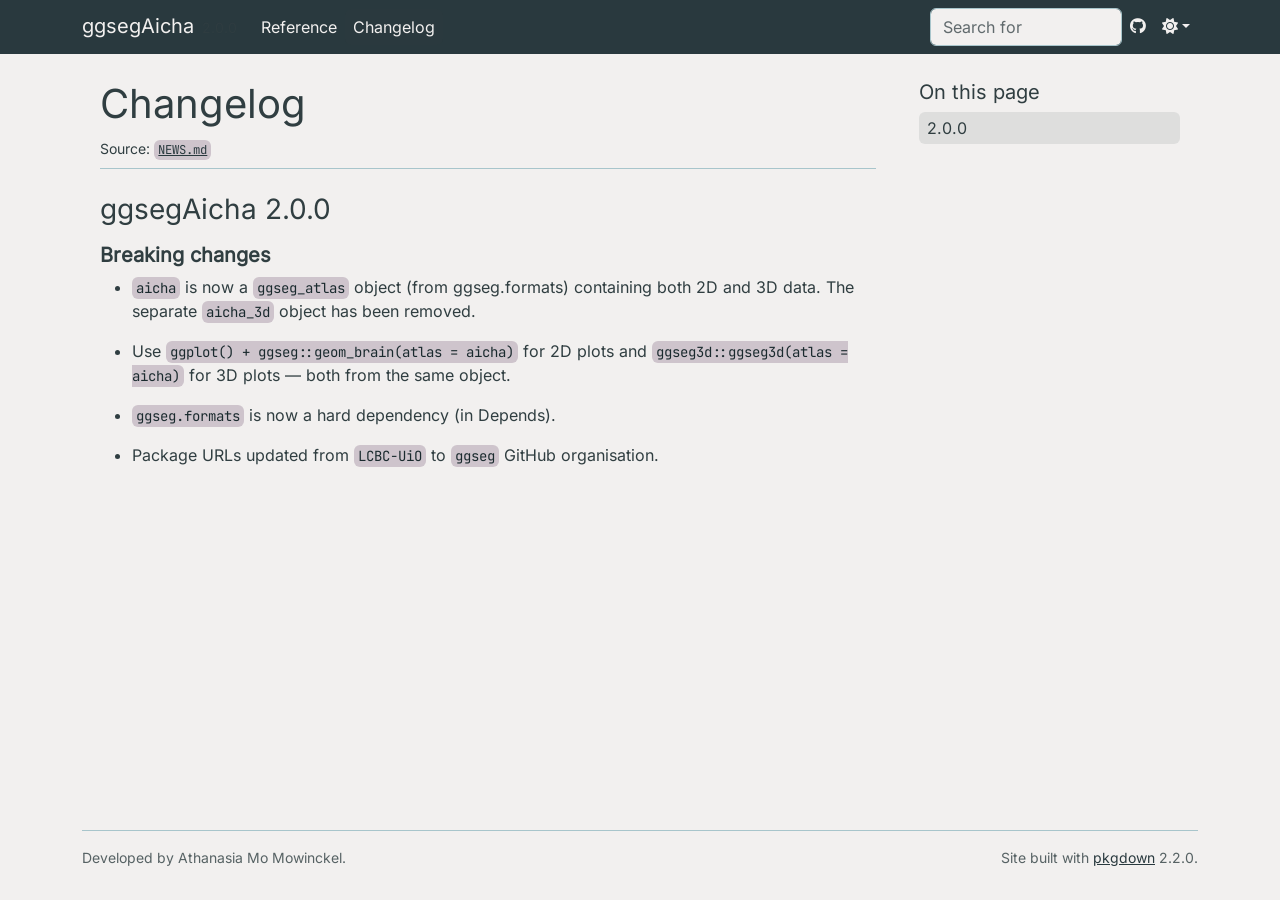
==== news/index.html @ 088fb0a5 "Deploying to gh-pages from @ ggsegverse/ggsegAicha@569b7a1abbfc3742da7e2a910b08be1254c3fcf7 🚀" ====
<!DOCTYPE html>
<!-- Generated by pkgdown: do not edit by hand --><html lang="en"><head><meta http-equiv="Content-Type" content="text/html; charset=UTF-8"><meta charset="utf-8"><meta http-equiv="X-UA-Compatible" content="IE=edge"><meta name="viewport" content="width=device-width, initial-scale=1, shrink-to-fit=no"><title>Changelog • ggsegAicha</title><!-- favicons --><link rel="icon" type="image/png" sizes="96x96" href="../favicon-96x96.png"><link rel="icon" type="”image/svg+xml”" href="../favicon.svg"><link rel="apple-touch-icon" sizes="180x180" href="../apple-touch-icon.png"><link rel="icon" sizes="any" href="../favicon.ico"><link rel="manifest" href="../site.webmanifest"><script src="../lightswitch.js"></script><script src="../deps/jquery-3.6.0/jquery-3.6.0.min.js"></script><meta name="viewport" content="width=device-width, initial-scale=1, shrink-to-fit=no"><link href="../deps/bootstrap-5.3.1/bootstrap.min.css" rel="stylesheet"><script src="../deps/bootstrap-5.3.1/bootstrap.bundle.min.js"></script><link href="../deps/Inter-0.4.10/font.css" rel="stylesheet"><link href="../deps/JetBrains_Mono-0.4.10/font.css" rel="stylesheet"><link href="../deps/font-awesome-6.5.2/css/all.min.css" rel="stylesheet"><link href="../deps/font-awesome-6.5.2/css/v4-shims.min.css" rel="stylesheet"><script src="../deps/headroom-0.11.0/headroom.min.js"></script><script src="../deps/headroom-0.11.0/jQuery.headroom.min.js"></script><script src="../deps/bootstrap-toc-1.0.1/bootstrap-toc.min.js"></script><script src="../deps/clipboard.js-2.0.11/clipboard.min.js"></script><script src="../deps/search-1.0.0/autocomplete.jquery.min.js"></script><script src="../deps/search-1.0.0/fuse.min.js"></script><script src="../deps/search-1.0.0/mark.min.js"></script><!-- pkgdown --><script src="../pkgdown.js"></script><meta property="og:title" content="Changelog"><meta property="og:image" content="https://ggseg.github.io/ggsegAicha/logo.svg"></head><body>
    <a href="#main" class="visually-hidden-focusable">Skip to contents</a>


    <nav class="navbar navbar-expand-lg fixed-top " aria-label="Site navigation"><div class="container">

    <a class="navbar-brand me-2" href="../index.html">ggsegAicha</a>

    <small class="nav-text text-muted me-auto" data-bs-toggle="tooltip" data-bs-placement="bottom" title="">2.0.0</small>


    <button class="navbar-toggler" type="button" data-bs-toggle="collapse" data-bs-target="#navbar" aria-controls="navbar" aria-expanded="false" aria-label="Toggle navigation">
      <span class="navbar-toggler-icon"></span>
    </button>

    <div id="navbar" class="collapse navbar-collapse ms-3">
      <ul class="navbar-nav me-auto"><li class="nav-item"><a class="nav-link" href="../reference/index.html">Reference</a></li>
<li class="active nav-item"><a class="nav-link" href="../news/index.html">Changelog</a></li>
      </ul><ul class="navbar-nav"><li class="nav-item"><form class="form-inline" role="search">
 <input class="form-control" type="search" name="search-input" id="search-input" autocomplete="off" aria-label="Search site" placeholder="Search for" data-search-index="../search.json"></form></li>
<li class="nav-item"><a class="external-link nav-link" href="https://github.com/ggseg/ggsegAicha" aria-label="GitHub"><span class="fa fa-github"></span></a></li>
<li class="nav-item dropdown">
  <button class="nav-link dropdown-toggle" type="button" id="dropdown-lightswitch" data-bs-toggle="dropdown" aria-expanded="false" aria-haspopup="true" aria-label="Light switch"><span class="fa fa-sun"></span></button>
  <ul class="dropdown-menu dropdown-menu-end" aria-labelledby="dropdown-lightswitch"><li><button class="dropdown-item" data-bs-theme-value="light"><span class="fa fa-sun"></span> Light</button></li>
    <li><button class="dropdown-item" data-bs-theme-value="dark"><span class="fa fa-moon"></span> Dark</button></li>
    <li><button class="dropdown-item" data-bs-theme-value="auto"><span class="fa fa-adjust"></span> Auto</button></li>
  </ul></li>
      </ul></div>


  </div>
</nav><div class="container template-news">
<div class="row">
  <main id="main" class="col-md-9"><div class="page-header">
      <img src="../logo.svg" class="logo" alt=""><h1>Changelog</h1>
      <small>Source: <a href="https://github.com/ggsegverse/ggsegAicha/blob/main/NEWS.md" class="external-link"><code>NEWS.md</code></a></small>
    </div>

    <div class="section level2">
<h2 class="pkg-version" data-toc-text="2.0.0" id="ggsegaicha-200">ggsegAicha 2.0.0<a class="anchor" aria-label="anchor" href="#ggsegaicha-200"></a></h2>
<div class="section level3">
<h3 id="breaking-changes-2-0-0">Breaking changes<a class="anchor" aria-label="anchor" href="#breaking-changes-2-0-0"></a></h3>
<ul><li><p><code>aicha</code> is now a <code>ggseg_atlas</code> object (from ggseg.formats) containing both 2D and 3D data. The separate <code>aicha_3d</code> object has been removed.</p></li>
<li><p>Use <code>ggplot() + ggseg::geom_brain(atlas = aicha)</code> for 2D plots and <code>ggseg3d::ggseg3d(atlas = aicha)</code> for 3D plots — both from the same object.</p></li>
<li><p><code>ggseg.formats</code> is now a hard dependency (in Depends).</p></li>
<li><p>Package URLs updated from <code>LCBC-UiO</code> to <code>ggseg</code> GitHub organisation.</p></li>
</ul></div>
</div>
  </main><aside class="col-md-3"><nav id="toc" aria-label="Table of contents"><h2>On this page</h2>
    </nav></aside></div>


    <footer><div class="pkgdown-footer-left">
  <p>Developed by Athanasia Mo Mowinckel.</p>
</div>

<div class="pkgdown-footer-right">
  <p>Site built with <a href="https://pkgdown.r-lib.org/" class="external-link">pkgdown</a> 2.2.0.</p>
</div>

    </footer></div>





  </body></html>
---- deps/Inter-0.4.10/font.css ----
/* cyrillic-ext */
@font-face {
  font-family: 'Inter';
  font-style: normal;
  font-weight: 400;
  font-display: swap;
  src: url(UcCO3FwrK3iLTeHuS_nVMrMxCp50SjIw2boKoduKmMEVuLyfAZJhiI2B.woff2) format('woff2');
  unicode-range: U+0460-052F, U+1C80-1C8A, U+20B4, U+2DE0-2DFF, U+A640-A69F, U+FE2E-FE2F;
}
/* cyrillic */
@font-face {
  font-family: 'Inter';
  font-style: normal;
  font-weight: 400;
  font-display: swap;
  src: url(UcCO3FwrK3iLTeHuS_nVMrMxCp50SjIw2boKoduKmMEVuLyfAZthiI2B.woff2) format('woff2');
  unicode-range: U+0301, U+0400-045F, U+0490-0491, U+04B0-04B1, U+2116;
}
/* greek-ext */
@font-face {
  font-family: 'Inter';
  font-style: normal;
  font-weight: 400;
  font-display: swap;
  src: url(UcCO3FwrK3iLTeHuS_nVMrMxCp50SjIw2boKoduKmMEVuLyfAZNhiI2B.woff2) format('woff2');
  unicode-range: U+1F00-1FFF;
}
/* greek */
@font-face {
  font-family: 'Inter';
  font-style: normal;
  font-weight: 400;
  font-display: swap;
  src: url(UcCO3FwrK3iLTeHuS_nVMrMxCp50SjIw2boKoduKmMEVuLyfAZxhiI2B.woff2) format('woff2');
  unicode-range: U+0370-0377, U+037A-037F, U+0384-038A, U+038C, U+038E-03A1, U+03A3-03FF;
}
/* vietnamese */
@font-face {
  font-family: 'Inter';
  font-style: normal;
  font-weight: 400;
  font-display: swap;
  src: url(UcCO3FwrK3iLTeHuS_nVMrMxCp50SjIw2boKoduKmMEVuLyfAZBhiI2B.woff2) format('woff2');
  unicode-range: U+0102-0103, U+0110-0111, U+0128-0129, U+0168-0169, U+01A0-01A1, U+01AF-01B0, U+0300-0301, U+0303-0304, U+0308-0309, U+0323, U+0329, U+1EA0-1EF9, U+20AB;
}
/* latin-ext */
@font-face {
  font-family: 'Inter';
  font-style: normal;
  font-weight: 400;
  font-display: swap;
  src: url(UcCO3FwrK3iLTeHuS_nVMrMxCp50SjIw2boKoduKmMEVuLyfAZFhiI2B.woff2) format('woff2');
  unicode-range: U+0100-02BA, U+02BD-02C5, U+02C7-02CC, U+02CE-02D7, U+02DD-02FF, U+0304, U+0308, U+0329, U+1D00-1DBF, U+1E00-1E9F, U+1EF2-1EFF, U+2020, U+20A0-20AB, U+20AD-20C0, U+2113, U+2C60-2C7F, U+A720-A7FF;
}
/* latin */
@font-face {
  font-family: 'Inter';
  font-style: normal;
  font-weight: 400;
  font-display: swap;
  src: url(UcCO3FwrK3iLTeHuS_nVMrMxCp50SjIw2boKoduKmMEVuLyfAZ9hiA.woff2) format('woff2');
  unicode-range: U+0000-00FF, U+0131, U+0152-0153, U+02BB-02BC, U+02C6, U+02DA, U+02DC, U+0304, U+0308, U+0329, U+2000-206F, U+20AC, U+2122, U+2191, U+2193, U+2212, U+2215, U+FEFF, U+FFFD;
}
---- deps/JetBrains_Mono-0.4.10/font.css ----
/* cyrillic-ext */
@font-face {
  font-family: 'JetBrains Mono';
  font-style: normal;
  font-weight: 400;
  font-display: swap;
  src: url(tDbY2o-flEEny0FZhsfKu5WU4zr3E_BX0PnT8RD8yKxTN1OVgaY.woff2) format('woff2');
  unicode-range: U+0460-052F, U+1C80-1C8A, U+20B4, U+2DE0-2DFF, U+A640-A69F, U+FE2E-FE2F;
}
/* cyrillic */
@font-face {
  font-family: 'JetBrains Mono';
  font-style: normal;
  font-weight: 400;
  font-display: swap;
  src: url(tDbY2o-flEEny0FZhsfKu5WU4zr3E_BX0PnT8RD8yKxTPlOVgaY.woff2) format('woff2');
  unicode-range: U+0301, U+0400-045F, U+0490-0491, U+04B0-04B1, U+2116;
}
/* greek */
@font-face {
  font-family: 'JetBrains Mono';
  font-style: normal;
  font-weight: 400;
  font-display: swap;
  src: url(tDbY2o-flEEny0FZhsfKu5WU4zr3E_BX0PnT8RD8yKxTOVOVgaY.woff2) format('woff2');
  unicode-range: U+0370-0377, U+037A-037F, U+0384-038A, U+038C, U+038E-03A1, U+03A3-03FF;
}
/* vietnamese */
@font-face {
  font-family: 'JetBrains Mono';
  font-style: normal;
  font-weight: 400;
  font-display: swap;
  src: url(tDbY2o-flEEny0FZhsfKu5WU4zr3E_BX0PnT8RD8yKxTNVOVgaY.woff2) format('woff2');
  unicode-range: U+0102-0103, U+0110-0111, U+0128-0129, U+0168-0169, U+01A0-01A1, U+01AF-01B0, U+0300-0301, U+0303-0304, U+0308-0309, U+0323, U+0329, U+1EA0-1EF9, U+20AB;
}
/* latin-ext */
@font-face {
  font-family: 'JetBrains Mono';
  font-style: normal;
  font-weight: 400;
  font-display: swap;
  src: url(tDbY2o-flEEny0FZhsfKu5WU4zr3E_BX0PnT8RD8yKxTNFOVgaY.woff2) format('woff2');
  unicode-range: U+0100-02BA, U+02BD-02C5, U+02C7-02CC, U+02CE-02D7, U+02DD-02FF, U+0304, U+0308, U+0329, U+1D00-1DBF, U+1E00-1E9F, U+1EF2-1EFF, U+2020, U+20A0-20AB, U+20AD-20C0, U+2113, U+2C60-2C7F, U+A720-A7FF;
}
/* latin */
@font-face {
  font-family: 'JetBrains Mono';
  font-style: normal;
  font-weight: 400;
  font-display: swap;
  src: url(tDbY2o-flEEny0FZhsfKu5WU4zr3E_BX0PnT8RD8yKxTOlOV.woff2) format('woff2');
  unicode-range: U+0000-00FF, U+0131, U+0152-0153, U+02BB-02BC, U+02C6, U+02DA, U+02DC, U+0304, U+0308, U+0329, U+2000-206F, U+20AC, U+2122, U+2191, U+2193, U+2212, U+2215, U+FEFF, U+FFFD;
}
---- deps/font-awesome-6.5.2/css/v4-shims.min.css ----
/*!
 * Font Awesome Free 6.5.2 by @fontawesome - https://fontawesome.com
 * License - https://fontawesome.com/license/free (Icons: CC BY 4.0, Fonts: SIL OFL 1.1, Code: MIT License)
 * Copyright 2024 Fonticons, Inc.
 */
.fa.fa-glass:before{content:"\f000"}.fa.fa-envelope-o{font-family:"Font Awesome 6 Free";font-weight:400}.fa.fa-envelope-o:before{content:"\f0e0"}.fa.fa-star-o{font-family:"Font Awesome 6 Free";font-weight:400}.fa.fa-star-o:before{content:"\f005"}.fa.fa-close:before,.fa.fa-remove:before{content:"\f00d"}.fa.fa-gear:before{content:"\f013"}.fa.fa-trash-o{font-family:"Font Awesome 6 Free";font-weight:400}.fa.fa-trash-o:before{content:"\f2ed"}.fa.fa-home:before{content:"\f015"}.fa.fa-file-o{font-family:"Font Awesome 6 Free";font-weight:400}.fa.fa-file-o:before{content:"\f15b"}.fa.fa-clock-o{font-family:"Font Awesome 6 Free";font-weight:400}.fa.fa-clock-o:before{content:"\f017"}.fa.fa-arrow-circle-o-down{font-family:"Font Awesome 6 Free";font-weight:400}.fa.fa-arrow-circle-o-down:before{content:"\f358"}.fa.fa-arrow-circle-o-up{font-family:"Font Awesome 6 Free";font-weight:400}.fa.fa-arrow-circle-o-up:before{content:"\f35b"}.fa.fa-play-circle-o{font-family:"Font Awesome 6 Free";font-weight:400}.fa.fa-play-circle-o:before{content:"\f144"}.fa.fa-repeat:before,.fa.fa-rotate-right:before{content:"\f01e"}.fa.fa-refresh:before{content:"\f021"}.fa.fa-list-alt{font-family:"Font Awesome 6 Free";font-weight:400}.fa.fa-list-alt:before{content:"\f022"}.fa.fa-dedent:before{content:"\f03b"}.fa.fa-video-camera:before{content:"\f03d"}.fa.fa-picture-o{font-family:"Font Awesome 6 Free";font-weight:400}.fa.fa-picture-o:before{content:"\f03e"}.fa.fa-photo{font-family:"Font Awesome 6 Free";font-weight:400}.fa.fa-photo:before{content:"\f03e"}.fa.fa-image{font-family:"Font Awesome 6 Free";font-weight:400}.fa.fa-image:before{content:"\f03e"}.fa.fa-map-marker:before{content:"\f3c5"}.fa.fa-pencil-square-o{font-family:"Font Awesome 6 Free";font-weight:400}.fa.fa-pencil-square-o:before{content:"\f044"}.fa.fa-edit{font-family:"Font Awesome 6 Free";font-weight:400}.fa.fa-edit:before{content:"\f044"}.fa.fa-share-square-o:before{content:"\f14d"}.fa.fa-check-square-o{font-family:"Font Awesome 6 Free";font-weight:400}.fa.fa-check-square-o:before{content:"\f14a"}.fa.fa-arrows:before{content:"\f0b2"}.fa.fa-times-circle-o{font-family:"Font Awesome 6 Free";font-weight:400}.fa.fa-times-circle-o:before{content:"\f057"}.fa.fa-check-circle-o{font-family:"Font Awesome 6 Free";font-weight:400}.fa.fa-check-circle-o:before{content:"\f058"}.fa.fa-mail-forward:before{content:"\f064"}.fa.fa-expand:before{content:"\f424"}.fa.fa-compress:before{content:"\f422"}.fa.fa-eye,.fa.fa-eye-slash{font-family:"Font Awesome 6 Free";font-weight:400}.fa.fa-warning:before{content:"\f071"}.fa.fa-calendar:before{content:"\f073"}.fa.fa-arrows-v:before{content:"\f338"}.fa.fa-arrows-h:before{content:"\f337"}.fa.fa-bar-chart-o:before,.fa.fa-bar-chart:before{content:"\e0e3"}.fa.fa-twitter-square{font-family:"Font Awesome 6 Brands";font-weight:400}.fa.fa-twitter-square:before{content:"\f081"}.fa.fa-facebook-square{font-family:"Font Awesome 6 Brands";font-weight:400}.fa.fa-facebook-square:before{content:"\f082"}.fa.fa-gears:before{content:"\f085"}.fa.fa-thumbs-o-up{font-family:"Font Awesome 6 Free";font-weight:400}.fa.fa-thumbs-o-up:before{content:"\f164"}.fa.fa-thumbs-o-down{font-family:"Font Awesome 6 Free";font-weight:400}.fa.fa-thumbs-o-down:before{content:"\f165"}.fa.fa-heart-o{font-family:"Font Awesome 6 Free";font-weight:400}.fa.fa-heart-o:before{content:"\f004"}.fa.fa-sign-out:before{content:"\f2f5"}.fa.fa-linkedin-square{font-family:"Font Awesome 6 Brands";font-weight:400}.fa.fa-linkedin-square:before{content:"\f08c"}.fa.fa-thumb-tack:before{content:"\f08d"}.fa.fa-external-link:before{content:"\f35d"}.fa.fa-sign-in:before{content:"\f2f6"}.fa.fa-github-square{font-family:"Font Awesome 6 Brands";font-weight:400}.fa.fa-github-square:before{content:"\f092"}.fa.fa-lemon-o{font-family:"Font Awesome 6 Free";font-weight:400}.fa.fa-lemon-o:before{content:"\f094"}.fa.fa-square-o{font-family:"Font Awesome 6 Free";font-weight:400}.fa.fa-square-o:before{content:"\f0c8"}.fa.fa-bookmark-o{font-family:"Font Awesome 6 Free";font-weight:400}.fa.fa-bookmark-o:before{content:"\f02e"}.fa.fa-facebook,.fa.fa-twitter{font-family:"Font Awesome 6 Brands";font-weight:400}.fa.fa-facebook:before{content:"\f39e"}.fa.fa-facebook-f{font-family:"Font Awesome 6 Brands";font-weight:400}.fa.fa-facebook-f:before{content:"\f39e"}.fa.fa-github{font-family:"Font Awesome 6 Brands";font-weight:400}.fa.fa-credit-card{font-family:"Font Awesome 6 Free";font-weight:400}.fa.fa-feed:before{content:"\f09e"}.fa.fa-hdd-o{font-family:"Font Awesome 6 Free";font-weight:400}.fa.fa-hdd-o:before{content:"\f0a0"}.fa.fa-hand-o-right{font-family:"Font Awesome 6 Free";font-weight:400}.fa.fa-hand-o-right:before{content:"\f0a4"}.fa.fa-hand-o-left{font-family:"Font Awesome 6 Free";font-weight:400}.fa.fa-hand-o-left:before{content:"\f0a5"}.fa.fa-hand-o-up{font-family:"Font Awesome 6 Free";font-weight:400}.fa.fa-hand-o-up:before{content:"\f0a6"}.fa.fa-hand-o-down{font-family:"Font Awesome 6 Free";font-weight:400}.fa.fa-hand-o-down:before{content:"\f0a7"}.fa.fa-globe:before{content:"\f57d"}.fa.fa-tasks:before{content:"\f828"}.fa.fa-arrows-alt:before{content:"\f31e"}.fa.fa-group:before{content:"\f0c0"}.fa.fa-chain:before{content:"\f0c1"}.fa.fa-cut:before{content:"\f0c4"}.fa.fa-files-o{font-family:"Font Awesome 6 Free";font-weight:400}.fa.fa-files-o:before{content:"\f0c5"}.fa.fa-floppy-o{font-family:"Font Awesome 6 Free";font-weight:400}.fa.fa-floppy-o:before{content:"\f0c7"}.fa.fa-save{font-family:"Font Awesome 6 Free";font-weight:400}.fa.fa-save:before{content:"\f0c7"}.fa.fa-navicon:before,.fa.fa-reorder:before{content:"\f0c9"}.fa.fa-magic:before{content:"\e2ca"}.fa.fa-pinterest,.fa.fa-pinterest-square{font-family:"Font Awesome 6 Brands";font-weight:400}.fa.fa-pinterest-square:before{content:"\f0d3"}.fa.fa-google-plus-square{font-family:"Font Awesome 6 Brands";font-weight:400}.fa.fa-google-plus-square:before{content:"\f0d4"}.fa.fa-google-plus{font-family:"Font Awesome 6 Brands";font-weight:400}.fa.fa-google-plus:before{content:"\f0d5"}.fa.fa-money:before{content:"\f3d1"}.fa.fa-unsorted:before{content:"\f0dc"}.fa.fa-sort-desc:before{content:"\f0dd"}.fa.fa-sort-asc:before{content:"\f0de"}.fa.fa-linkedin{font-family:"Font Awesome 6 Brands";font-weight:400}.fa.fa-linkedin:before{content:"\f0e1"}.fa.fa-rotate-left:before{content:"\f0e2"}.fa.fa-legal:before{content:"\f0e3"}.fa.fa-dashboard:before,.fa.fa-tachometer:before{content:"\f625"}.fa.fa-comment-o{font-family:"Font Awesome 6 Free";font-weight:400}.fa.fa-comment-o:before{content:"\f075"}.fa.fa-comments-o{font-family:"Font Awesome 6 Free";font-weight:400}.fa.fa-comments-o:before{content:"\f086"}.fa.fa-flash:before{content:"\f0e7"}.fa.fa-clipboard:before{content:"\f0ea"}.fa.fa-lightbulb-o{font-family:"Font Awesome 6 Free";font-weight:400}.fa.fa-lightbulb-o:before{content:"\f0eb"}.fa.fa-exchange:before{content:"\f362"}.fa.fa-cloud-download:before{content:"\f0ed"}.fa.fa-cloud-upload:before{content:"\f0ee"}.fa.fa-bell-o{font-family:"Font Awesome 6 Free";font-weight:400}.fa.fa-bell-o:before{content:"\f0f3"}.fa.fa-cutlery:before{content:"\f2e7"}.fa.fa-file-text-o{font-family:"Font Awesome 6 Free";font-weight:400}.fa.fa-file-text-o:before{content:"\f15c"}.fa.fa-building-o{font-family:"Font Awesome 6 Free";font-weight:400}.fa.fa-building-o:before{content:"\f1ad"}.fa.fa-hospital-o{font-family:"Font Awesome 6 Free";font-weight:400}.fa.fa-hospital-o:before{content:"\f0f8"}.fa.fa-tablet:before{content:"\f3fa"}.fa.fa-mobile-phone:before,.fa.fa-mobile:before{content:"\f3cd"}.fa.fa-circle-o{font-family:"Font Awesome 6 Free";font-weight:400}.fa.fa-circle-o:before{content:"\f111"}.fa.fa-mail-reply:before{content:"\f3e5"}.fa.fa-github-alt{font-family:"Font Awesome 6 Brands";font-weight:400}.fa.fa-folder-o{font-family:"Font Awesome 6 Free";font-weight:400}.fa.fa-folder-o:before{content:"\f07b"}.fa.fa-folder-open-o{font-family:"Font Awesome 6 Free";font-weight:400}.fa.fa-folder-open-o:before{content:"\f07c"}.fa.fa-smile-o{font-family:"Font Awesome 6 Free";font-weight:400}.fa.fa-smile-o:before{content:"\f118"}.fa.fa-frown-o{font-family:"Font Awesome 6 Free";font-weight:400}.fa.fa-frown-o:before{content:"\f119"}.fa.fa-meh-o{font-family:"Font Awesome 6 Free";font-weight:400}.fa.fa-meh-o:before{content:"\f11a"}.fa.fa-keyboard-o{font-family:"Font Awesome 6 Free";font-weight:400}.fa.fa-keyboard-o:before{content:"\f11c"}.fa.fa-flag-o{font-family:"Font Awesome 6 Free";font-weight:400}.fa.fa-flag-o:before{content:"\f024"}.fa.fa-mail-reply-all:before{content:"\f122"}.fa.fa-star-half-o{font-family:"Font Awesome 6 Free";font-weight:400}.fa.fa-star-half-o:before{content:"\f5c0"}.fa.fa-star-half-empty{font-family:"Font Awesome 6 Free";font-weight:400}.fa.fa-star-half-empty:before{content:"\f5c0"}.fa.fa-star-half-full{font-family:"Font Awesome 6 Free";font-weight:400}.fa.fa-star-half-full:before{content:"\f5c0"}.fa.fa-code-fork:before{content:"\f126"}.fa.fa-chain-broken:before,.fa.fa-unlink:before{content:"\f127"}.fa.fa-calendar-o{font-family:"Font Awesome 6 Free";font-weight:400}.fa.fa-calendar-o:before{content:"\f133"}.fa.fa-css3,.fa.fa-html5,.fa.fa-maxcdn{font-family:"Font Awesome 6 Brands";font-weight:400}.fa.fa-unlock-alt:before{content:"\f09c"}.fa.fa-minus-square-o{font-family:"Font Awesome 6 Free";font-weight:400}.fa.fa-minus-square-o:before{content:"\f146"}.fa.fa-level-up:before{content:"\f3bf"}.fa.fa-level-down:before{content:"\f3be"}.fa.fa-pencil-square:before{content:"\f14b"}.fa.fa-external-link-square:before{content:"\f360"}.fa.fa-compass{font-family:"Font Awesome 6 Free";font-weight:400}.fa.fa-caret-square-o-down{font-family:"Font Awesome 6 Free";font-weight:400}.fa.fa-caret-square-o-down:before{content:"\f150"}.fa.fa-toggle-down{font-family:"Font Awesome 6 Free";font-weight:400}.fa.fa-toggle-down:before{content:"\f150"}.fa.fa-caret-square-o-up{font-family:"Font Awesome 6 Free";font-weight:400}.fa.fa-caret-square-o-up:before{content:"\f151"}.fa.fa-toggle-up{font-family:"Font Awesome 6 Free";font-weight:400}.fa.fa-toggle-up:before{content:"\f151"}.fa.fa-caret-square-o-right{font-family:"Font Awesome 6 Free";font-weight:400}.fa.fa-caret-square-o-right:before{content:"\f152"}.fa.fa-toggle-right{font-family:"Font Awesome 6 Free";font-weight:400}.fa.fa-toggle-right:before{content:"\f152"}.fa.fa-eur:before,.fa.fa-euro:before{content:"\f153"}.fa.fa-gbp:before{content:"\f154"}.fa.fa-dollar:before,.fa.fa-usd:before{content:"\24"}.fa.fa-inr:before,.fa.fa-rupee:before{content:"\e1bc"}.fa.fa-cny:before,.fa.fa-jpy:before,.fa.fa-rmb:before,.fa.fa-yen:before{content:"\f157"}.fa.fa-rouble:before,.fa.fa-rub:before,.fa.fa-ruble:before{content:"\f158"}.fa.fa-krw:before,.fa.fa-won:before{content:"\f159"}.fa.fa-bitcoin,.fa.fa-btc{font-family:"Font Awesome 6 Brands";font-weight:400}.fa.fa-bitcoin:before{content:"\f15a"}.fa.fa-file-text:before{content:"\f15c"}.fa.fa-sort-alpha-asc:before{content:"\f15d"}.fa.fa-sort-alpha-desc:before{content:"\f881"}.fa.fa-sort-amount-asc:before{content:"\f884"}.fa.fa-sort-amount-desc:before{content:"\f160"}.fa.fa-sort-numeric-asc:before{content:"\f162"}.fa.fa-sort-numeric-desc:before{content:"\f886"}.fa.fa-youtube-square{font-family:"Font Awesome 6 Brands";font-weight:400}.fa.fa-youtube-square:before{content:"\f431"}.fa.fa-xing,.fa.fa-xing-square,.fa.fa-youtube{font-family:"Font Awesome 6 Brands";font-weight:400}.fa.fa-xing-square:before{content:"\f169"}.fa.fa-youtube-play{font-family:"Font Awesome 6 Brands";font-weight:400}.fa.fa-youtube-play:before{content:"\f167"}.fa.fa-adn,.fa.fa-bitbucket,.fa.fa-bitbucket-square,.fa.fa-dropbox,.fa.fa-flickr,.fa.fa-instagram,.fa.fa-stack-overflow{font-family:"Font Awesome 6 Brands";font-weight:400}.fa.fa-bitbucket-square:before{content:"\f171"}.fa.fa-tumblr,.fa.fa-tumblr-square{font-family:"Font Awesome 6 Brands";font-weight:400}.fa.fa-tumblr-square:before{content:"\f174"}.fa.fa-long-arrow-down:before{content:"\f309"}.fa.fa-long-arrow-up:before{content:"\f30c"}.fa.fa-long-arrow-left:before{content:"\f30a"}.fa.fa-long-arrow-right:before{content:"\f30b"}.fa.fa-android,.fa.fa-apple,.fa.fa-dribbble,.fa.fa-foursquare,.fa.fa-gittip,.fa.fa-gratipay,.fa.fa-linux,.fa.fa-skype,.fa.fa-trello,.fa.fa-windows{font-family:"Font Awesome 6 Brands";font-weight:400}.fa.fa-gittip:before{content:"\f184"}.fa.fa-sun-o{font-family:"Font Awesome 6 Free";font-weight:400}.fa.fa-sun-o:before{content:"\f185"}.fa.fa-moon-o{font-family:"Font Awesome 6 Free";font-weight:400}.fa.fa-moon-o:before{content:"\f186"}.fa.fa-pagelines,.fa.fa-renren,.fa.fa-stack-exchange,.fa.fa-vk,.fa.fa-weibo{font-family:"Font Awesome 6 Brands";font-weight:400}.fa.fa-arrow-circle-o-right{font-family:"Font Awesome 6 Free";font-weight:400}.fa.fa-arrow-circle-o-right:before{content:"\f35a"}.fa.fa-arrow-circle-o-left{font-family:"Font Awesome 6 Free";font-weight:400}.fa.fa-arrow-circle-o-left:before{content:"\f359"}.fa.fa-caret-square-o-left{font-family:"Font Awesome 6 Free";font-weight:400}.fa.fa-caret-square-o-left:before{content:"\f191"}.fa.fa-toggle-left{font-family:"Font Awesome 6 Free";font-weight:400}.fa.fa-toggle-left:before{content:"\f191"}.fa.fa-dot-circle-o{font-family:"Font Awesome 6 Free";font-weight:400}.fa.fa-dot-circle-o:before{content:"\f192"}.fa.fa-vimeo-square{font-family:"Font Awesome 6 Brands";font-weight:400}.fa.fa-vimeo-square:before{content:"\f194"}.fa.fa-try:before,.fa.fa-turkish-lira:before{content:"\e2bb"}.fa.fa-plus-square-o{font-family:"Font Awesome 6 Free";font-weight:400}.fa.fa-plus-square-o:before{content:"\f0fe"}.fa.fa-openid,.fa.fa-slack,.fa.fa-wordpress{font-family:"Font Awesome 6 Brands";font-weight:400}.fa.fa-bank:before,.fa.fa-institution:before{content:"\f19c"}.fa.fa-mortar-board:before{content:"\f19d"}.fa.fa-google,.fa.fa-reddit,.fa.fa-reddit-square,.fa.fa-yahoo{font-family:"Font Awesome 6 Brands";font-weight:400}.fa.fa-reddit-square:before{content:"\f1a2"}.fa.fa-behance,.fa.fa-behance-square,.fa.fa-delicious,.fa.fa-digg,.fa.fa-drupal,.fa.fa-joomla,.fa.fa-pied-piper-alt,.fa.fa-pied-piper-pp,.fa.fa-stumbleupon,.fa.fa-stumbleupon-circle{font-family:"Font Awesome 6 Brands";font-weight:400}.fa.fa-behance-square:before{content:"\f1b5"}.fa.fa-steam,.fa.fa-steam-square{font-family:"Font Awesome 6 Brands";font-weight:400}.fa.fa-steam-square:before{content:"\f1b7"}.fa.fa-automobile:before{content:"\f1b9"}.fa.fa-cab:before{content:"\f1ba"}.fa.fa-deviantart,.fa.fa-soundcloud,.fa.fa-spotify{font-family:"Font Awesome 6 Brands";font-weight:400}.fa.fa-file-pdf-o{font-family:"Font Awesome 6 Free";font-weight:400}.fa.fa-file-pdf-o:before{content:"\f1c1"}.fa.fa-file-word-o{font-family:"Font Awesome 6 Free";font-weight:400}.fa.fa-file-word-o:before{content:"\f1c2"}.fa.fa-file-excel-o{font-family:"Font Awesome 6 Free";font-weight:400}.fa.fa-file-excel-o:before{content:"\f1c3"}.fa.fa-file-powerpoint-o{font-family:"Font Awesome 6 Free";font-weight:400}.fa.fa-file-powerpoint-o:before{content:"\f1c4"}.fa.fa-file-image-o{font-family:"Font Awesome 6 Free";font-weight:400}.fa.fa-file-image-o:before{content:"\f1c5"}.fa.fa-file-photo-o{font-family:"Font Awesome 6 Free";font-weight:400}.fa.fa-file-photo-o:before{content:"\f1c5"}.fa.fa-file-picture-o{font-family:"Font Awesome 6 Free";font-weight:400}.fa.fa-file-picture-o:before{content:"\f1c5"}.fa.fa-file-archive-o{font-family:"Font Awesome 6 Free";font-weight:400}.fa.fa-file-archive-o:before{content:"\f1c6"}.fa.fa-file-zip-o{font-family:"Font Awesome 6 Free";font-weight:400}.fa.fa-file-zip-o:before{content:"\f1c6"}.fa.fa-file-audio-o{font-family:"Font Awesome 6 Free";font-weight:400}.fa.fa-file-audio-o:before{content:"\f1c7"}.fa.fa-file-sound-o{font-family:"Font Awesome 6 Free";font-weight:400}.fa.fa-file-sound-o:before{content:"\f1c7"}.fa.fa-file-video-o{font-family:"Font Awesome 6 Free";font-weight:400}.fa.fa-file-video-o:before{content:"\f1c8"}.fa.fa-file-movie-o{font-family:"Font Awesome 6 Free";font-weight:400}.fa.fa-file-movie-o:before{content:"\f1c8"}.fa.fa-file-code-o{font-family:"Font Awesome 6 Free";font-weight:400}.fa.fa-file-code-o:before{content:"\f1c9"}.fa.fa-codepen,.fa.fa-jsfiddle,.fa.fa-vine{font-family:"Font Awesome 6 Brands";font-weight:400}.fa.fa-life-bouy:before,.fa.fa-life-buoy:before,.fa.fa-life-saver:before,.fa.fa-support:before{content:"\f1cd"}.fa.fa-circle-o-notch:before{content:"\f1ce"}.fa.fa-ra,.fa.fa-rebel{font-family:"Font Awesome 6 Brands";font-weight:400}.fa.fa-ra:before{content:"\f1d0"}.fa.fa-resistance{font-family:"Font Awesome 6 Brands";font-weight:400}.fa.fa-resistance:before{content:"\f1d0"}.fa.fa-empire,.fa.fa-ge{font-family:"Font Awesome 6 Brands";font-weight:400}.fa.fa-ge:before{content:"\f1d1"}.fa.fa-git-square{font-family:"Font Awesome 6 Brands";font-weight:400}.fa.fa-git-square:before{content:"\f1d2"}.fa.fa-git,.fa.fa-hacker-news,.fa.fa-y-combinator-square{font-family:"Font Awesome 6 Brands";font-weight:400}.fa.fa-y-combinator-square:before{content:"\f1d4"}.fa.fa-yc-square{font-family:"Font Awesome 6 Brands";font-weight:400}.fa.fa-yc-square:before{content:"\f1d4"}.fa.fa-qq,.fa.fa-tencent-weibo,.fa.fa-wechat,.fa.fa-weixin{font-family:"Font Awesome 6 Brands";font-weight:400}.fa.fa-wechat:before{content:"\f1d7"}.fa.fa-send:before{content:"\f1d8"}.fa.fa-paper-plane-o{font-family:"Font Awesome 6 Free";font-weight:400}.fa.fa-paper-plane-o:before{content:"\f1d8"}.fa.fa-send-o{font-family:"Font Awesome 6 Free";font-weight:400}.fa.fa-send-o:before{content:"\f1d8"}.fa.fa-circle-thin{font-family:"Font Awesome 6 Free";font-weight:400}.fa.fa-circle-thin:before{content:"\f111"}.fa.fa-header:before{content:"\f1dc"}.fa.fa-futbol-o{font-family:"Font Awesome 6 Free";font-weight:400}.fa.fa-futbol-o:before{content:"\f1e3"}.fa.fa-soccer-ball-o{font-family:"Font Awesome 6 Free";font-weight:400}.fa.fa-soccer-ball-o:before{content:"\f1e3"}.fa.fa-slideshare,.fa.fa-twitch,.fa.fa-yelp{font-family:"Font Awesome 6 Brands";font-weight:400}.fa.fa-newspaper-o{font-family:"Font Awesome 6 Free";font-weight:400}.fa.fa-newspaper-o:before{content:"\f1ea"}.fa.fa-cc-amex,.fa.fa-cc-discover,.fa.fa-cc-mastercard,.fa.fa-cc-paypal,.fa.fa-cc-stripe,.fa.fa-cc-visa,.fa.fa-google-wallet,.fa.fa-paypal{font-family:"Font Awesome 6 Brands";font-weight:400}.fa.fa-bell-slash-o{font-family:"Font Awesome 6 Free";font-weight:400}.fa.fa-bell-slash-o:before{content:"\f1f6"}.fa.fa-trash:before{content:"\f2ed"}.fa.fa-copyright{font-family:"Font Awesome 6 Free";font-weight:400}.fa.fa-eyedropper:before{content:"\f1fb"}.fa.fa-area-chart:before{content:"\f1fe"}.fa.fa-pie-chart:before{content:"\f200"}.fa.fa-line-chart:before{content:"\f201"}.fa.fa-lastfm,.fa.fa-lastfm-square{font-family:"Font Awesome 6 Brands";font-weight:400}.fa.fa-lastfm-square:before{content:"\f203"}.fa.fa-angellist,.fa.fa-ioxhost{font-family:"Font Awesome 6 Brands";font-weight:400}.fa.fa-cc{font-family:"Font Awesome 6 Free";font-weight:400}.fa.fa-cc:before{content:"\f20a"}.fa.fa-ils:before,.fa.fa-shekel:before,.fa.fa-sheqel:before{content:"\f20b"}.fa.fa-buysellads,.fa.fa-connectdevelop,.fa.fa-dashcube,.fa.fa-forumbee,.fa.fa-leanpub,.fa.fa-sellsy,.fa.fa-shirtsinbulk,.fa.fa-simplybuilt,.fa.fa-skyatlas{font-family:"Font Awesome 6 Brands";font-weight:400}.fa.fa-diamond{font-family:"Font Awesome 6 Free";font-weight:400}.fa.fa-diamond:before{content:"\f3a5"}.fa.fa-intersex:before,.fa.fa-transgender:before{content:"\f224"}.fa.fa-transgender-alt:before{content:"\f225"}.fa.fa-facebook-official{font-family:"Font Awesome 6 Brands";font-weight:400}.fa.fa-facebook-official:before{content:"\f09a"}.fa.fa-pinterest-p,.fa.fa-whatsapp{font-family:"Font Awesome 6 Brands";font-weight:400}.fa.fa-hotel:before{content:"\f236"}.fa.fa-medium,.fa.fa-viacoin,.fa.fa-y-combinator,.fa.fa-yc{font-family:"Font Awesome 6 Brands";font-weight:400}.fa.fa-yc:before{content:"\f23b"}.fa.fa-expeditedssl,.fa.fa-opencart,.fa.fa-optin-monster{font-family:"Font Awesome 6 Brands";font-weight:400}.fa.fa-battery-4:before,.fa.fa-battery:before{content:"\f240"}.fa.fa-battery-3:before{content:"\f241"}.fa.fa-battery-2:before{content:"\f242"}.fa.fa-battery-1:before{content:"\f243"}.fa.fa-battery-0:before{content:"\f244"}.fa.fa-object-group,.fa.fa-object-ungroup,.fa.fa-sticky-note-o{font-family:"Font Awesome 6 Free";font-weight:400}.fa.fa-sticky-note-o:before{content:"\f249"}.fa.fa-cc-diners-club,.fa.fa-cc-jcb{font-family:"Font Awesome 6 Brands";font-weight:400}.fa.fa-clone{font-family:"Font Awesome 6 Free";font-weight:400}.fa.fa-hourglass-o:before{content:"\f254"}.fa.fa-hourglass-1:before{content:"\f251"}.fa.fa-hourglass-2:before{content:"\f252"}.fa.fa-hourglass-3:before{content:"\f253"}.fa.fa-hand-rock-o{font-family:"Font Awesome 6 Free";font-weight:400}.fa.fa-hand-rock-o:before{content:"\f255"}.fa.fa-hand-grab-o{font-family:"Font Awesome 6 Free";font-weight:400}.fa.fa-hand-grab-o:before{content:"\f255"}.fa.fa-hand-paper-o{font-family:"Font Awesome 6 Free";font-weight:400}.fa.fa-hand-paper-o:before{content:"\f256"}.fa.fa-hand-stop-o{font-family:"Font Awesome 6 Free";font-weight:400}.fa.fa-hand-stop-o:before{content:"\f256"}.fa.fa-hand-scissors-o{font-family:"Font Awesome 6 Free";font-weight:400}.fa.fa-hand-scissors-o:before{content:"\f257"}.fa.fa-hand-lizard-o{font-family:"Font Awesome 6 Free";font-weight:400}.fa.fa-hand-lizard-o:before{content:"\f258"}.fa.fa-hand-spock-o{font-family:"Font Awesome 6 Free";font-weight:400}.fa.fa-hand-spock-o:before{content:"\f259"}.fa.fa-hand-pointer-o{font-family:"Font Awesome 6 Free";font-weight:400}.fa.fa-hand-pointer-o:before{content:"\f25a"}.fa.fa-hand-peace-o{font-family:"Font Awesome 6 Free";font-weight:400}.fa.fa-hand-peace-o:before{content:"\f25b"}.fa.fa-registered{font-family:"Font Awesome 6 Free";font-weight:400}.fa.fa-creative-commons,.fa.fa-gg,.fa.fa-gg-circle,.fa.fa-odnoklassniki,.fa.fa-odnoklassniki-square{font-family:"Font Awesome 6 Brands";font-weight:400}.fa.fa-odnoklassniki-square:before{content:"\f264"}.fa.fa-chrome,.fa.fa-firefox,.fa.fa-get-pocket,.fa.fa-internet-explorer,.fa.fa-opera,.fa.fa-safari,.fa.fa-wikipedia-w{font-family:"Font Awesome 6 Brands";font-weight:400}.fa.fa-television:before{content:"\f26c"}.fa.fa-500px,.fa.fa-amazon,.fa.fa-contao{font-family:"Font Awesome 6 Brands";font-weight:400}.fa.fa-calendar-plus-o{font-family:"Font Awesome 6 Free";font-weight:400}.fa.fa-calendar-plus-o:before{content:"\f271"}.fa.fa-calendar-minus-o{font-family:"Font Awesome 6 Free";font-weight:400}.fa.fa-calendar-minus-o:before{content:"\f272"}.fa.fa-calendar-times-o{font-family:"Font Awesome 6 Free";font-weight:400}.fa.fa-calendar-times-o:before{content:"\f273"}.fa.fa-calendar-check-o{font-family:"Font Awesome 6 Free";font-weight:400}.fa.fa-calendar-check-o:before{content:"\f274"}.fa.fa-map-o{font-family:"Font Awesome 6 Free";font-weight:400}.fa.fa-map-o:before{content:"\f279"}.fa.fa-commenting:before{content:"\f4ad"}.fa.fa-commenting-o{font-family:"Font Awesome 6 Free";font-weight:400}.fa.fa-commenting-o:before{content:"\f4ad"}.fa.fa-houzz,.fa.fa-vimeo{font-family:"Font Awesome 6 Brands";font-weight:400}.fa.fa-vimeo:before{content:"\f27d"}.fa.fa-black-tie,.fa.fa-edge,.fa.fa-fonticons,.fa.fa-reddit-alien{font-family:"Font Awesome 6 Brands";font-weight:400}.fa.fa-credit-card-alt:before{content:"\f09d"}.fa.fa-codiepie,.fa.fa-fort-awesome,.fa.fa-mixcloud,.fa.fa-modx,.fa.fa-product-hunt,.fa.fa-scribd,.fa.fa-usb{font-family:"Font Awesome 6 Brands";font-weight:400}.fa.fa-pause-circle-o{font-family:"Font Awesome 6 Free";font-weight:400}.fa.fa-pause-circle-o:before{content:"\f28b"}.fa.fa-stop-circle-o{font-family:"Font Awesome 6 Free";font-weight:400}.fa.fa-stop-circle-o:before{content:"\f28d"}.fa.fa-bluetooth,.fa.fa-bluetooth-b,.fa.fa-envira,.fa.fa-gitlab,.fa.fa-wheelchair-alt,.fa.fa-wpbeginner,.fa.fa-wpforms{font-family:"Font Awesome 6 Brands";font-weight:400}.fa.fa-wheelchair-alt:before{content:"\f368"}.fa.fa-question-circle-o{font-family:"Font Awesome 6 Free";font-weight:400}.fa.fa-question-circle-o:before{content:"\f059"}.fa.fa-volume-control-phone:before{content:"\f2a0"}.fa.fa-asl-interpreting:before{content:"\f2a3"}.fa.fa-deafness:before,.fa.fa-hard-of-hearing:before{content:"\f2a4"}.fa.fa-glide,.fa.fa-glide-g{font-family:"Font Awesome 6 Brands";font-weight:400}.fa.fa-signing:before{content:"\f2a7"}.fa.fa-viadeo,.fa.fa-viadeo-square{font-family:"Font Awesome 6 Brands";font-weight:400}.fa.fa-viadeo-square:before{content:"\f2aa"}.fa.fa-snapchat,.fa.fa-snapchat-ghost{font-family:"Font Awesome 6 Brands";font-weight:400}.fa.fa-snapchat-ghost:before{content:"\f2ab"}.fa.fa-snapchat-square{font-family:"Font Awesome 6 Brands";font-weight:400}.fa.fa-snapchat-square:before{content:"\f2ad"}.fa.fa-first-order,.fa.fa-google-plus-official,.fa.fa-pied-piper,.fa.fa-themeisle,.fa.fa-yoast{font-family:"Font Awesome 6 Brands";font-weight:400}.fa.fa-google-plus-official:before{content:"\f2b3"}.fa.fa-google-plus-circle{font-family:"Font Awesome 6 Brands";font-weight:400}.fa.fa-google-plus-circle:before{content:"\f2b3"}.fa.fa-fa,.fa.fa-font-awesome{font-family:"Font Awesome 6 Brands";font-weight:400}.fa.fa-fa:before{content:"\f2b4"}.fa.fa-handshake-o{font-family:"Font Awesome 6 Free";font-weight:400}.fa.fa-handshake-o:before{content:"\f2b5"}.fa.fa-envelope-open-o{font-family:"Font Awesome 6 Free";font-weight:400}.fa.fa-envelope-open-o:before{content:"\f2b6"}.fa.fa-linode{font-family:"Font Awesome 6 Brands";font-weight:400}.fa.fa-address-book-o{font-family:"Font Awesome 6 Free";font-weight:400}.fa.fa-address-book-o:before{content:"\f2b9"}.fa.fa-vcard:before{content:"\f2bb"}.fa.fa-address-card-o{font-family:"Font Awesome 6 Free";font-weight:400}.fa.fa-address-card-o:before{content:"\f2bb"}.fa.fa-vcard-o{font-family:"Font Awesome 6 Free";font-weight:400}.fa.fa-vcard-o:before{content:"\f2bb"}.fa.fa-user-circle-o{font-family:"Font Awesome 6 Free";font-weight:400}.fa.fa-user-circle-o:before{content:"\f2bd"}.fa.fa-user-o{font-family:"Font Awesome 6 Free";font-weight:400}.fa.fa-user-o:before{content:"\f007"}.fa.fa-id-badge{font-family:"Font Awesome 6 Free";font-weight:400}.fa.fa-drivers-license:before{content:"\f2c2"}.fa.fa-id-card-o{font-family:"Font Awesome 6 Free";font-weight:400}.fa.fa-id-card-o:before{content:"\f2c2"}.fa.fa-drivers-license-o{font-family:"Font Awesome 6 Free";font-weight:400}.fa.fa-drivers-license-o:before{content:"\f2c2"}.fa.fa-free-code-camp,.fa.fa-quora,.fa.fa-telegram{font-family:"Font Awesome 6 Brands";font-weight:400}.fa.fa-thermometer-4:before,.fa.fa-thermometer:before{content:"\f2c7"}.fa.fa-thermometer-3:before{content:"\f2c8"}.fa.fa-thermometer-2:before{content:"\f2c9"}.fa.fa-thermometer-1:before{content:"\f2ca"}.fa.fa-thermometer-0:before{content:"\f2cb"}.fa.fa-bathtub:before,.fa.fa-s15:before{content:"\f2cd"}.fa.fa-window-maximize,.fa.fa-window-restore{font-family:"Font Awesome 6 Free";font-weight:400}.fa.fa-times-rectangle:before{content:"\f410"}.fa.fa-window-close-o{font-family:"Font Awesome 6 Free";font-weight:400}.fa.fa-window-close-o:before{content:"\f410"}.fa.fa-times-rectangle-o{font-family:"Font Awesome 6 Free";font-weight:400}.fa.fa-times-rectangle-o:before{content:"\f410"}.fa.fa-bandcamp,.fa.fa-eercast,.fa.fa-etsy,.fa.fa-grav,.fa.fa-imdb,.fa.fa-ravelry{font-family:"Font Awesome 6 Brands";font-weight:400}.fa.fa-eercast:before{content:"\f2da"}.fa.fa-snowflake-o{font-family:"Font Awesome 6 Free";font-weight:400}.fa.fa-snowflake-o:before{content:"\f2dc"}.fa.fa-meetup,.fa.fa-superpowers,.fa.fa-wpexplorer{font-family:"Font Awesome 6 Brands";font-weight:400}
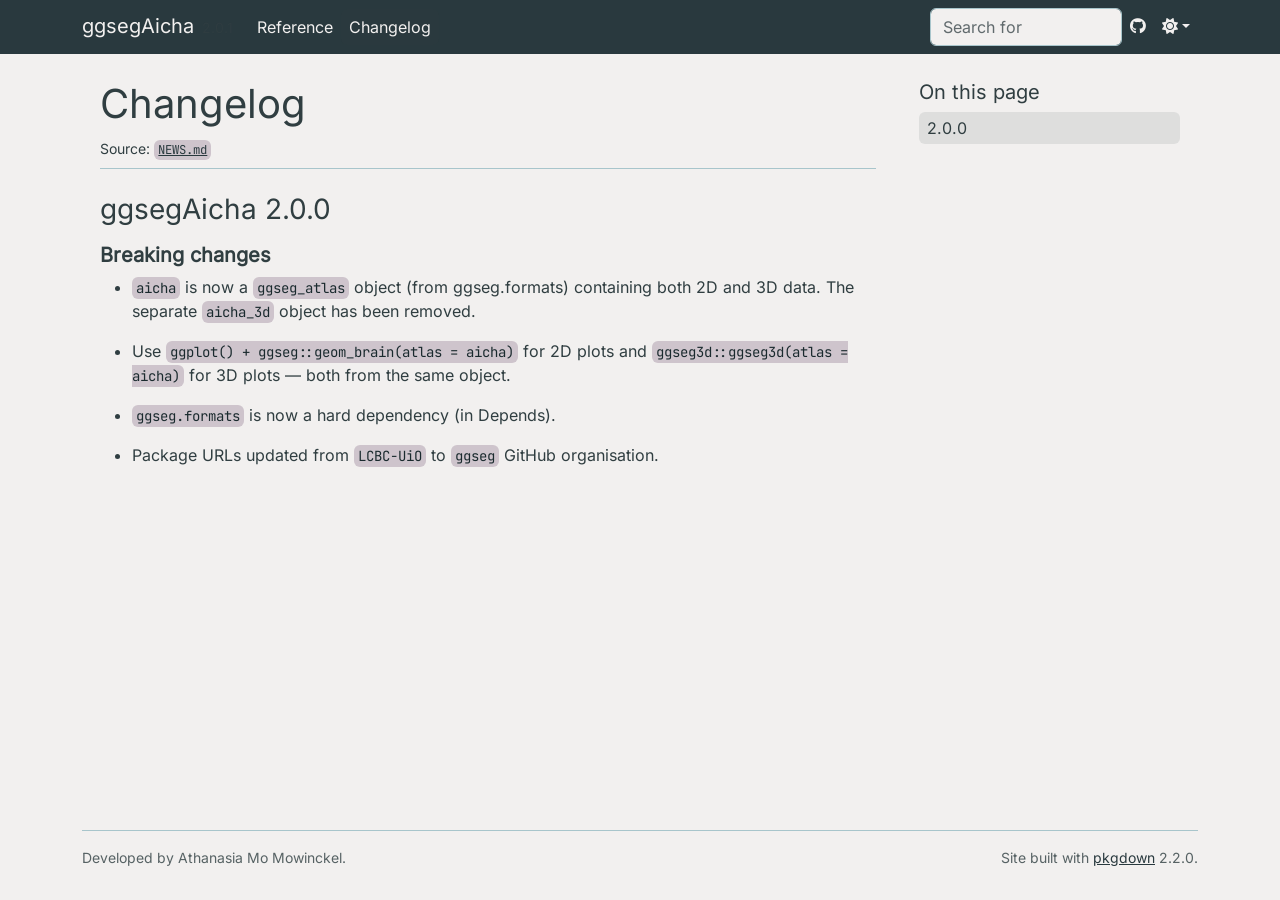
==== commit 1d3cb311: "Deploying to gh-pages from @ ggsegverse/ggsegAicha@8db42c111c19660fc4ed304544e8b44624f20177 🚀" ====
--- a/news/index.html
+++ b/news/index.html
@@ -7,7 +7,7 @@
 
     <a class="navbar-brand me-2" href="../index.html">ggsegAicha</a>
 
-    <small class="nav-text text-muted me-auto" data-bs-toggle="tooltip" data-bs-placement="bottom" title="">2.0.0</small>
+    <small class="nav-text text-muted me-auto" data-bs-toggle="tooltip" data-bs-placement="bottom" title="">2.0.1</small>
 
 
     <button class="navbar-toggler" type="button" data-bs-toggle="collapse" data-bs-target="#navbar" aria-controls="navbar" aria-expanded="false" aria-label="Toggle navigation">
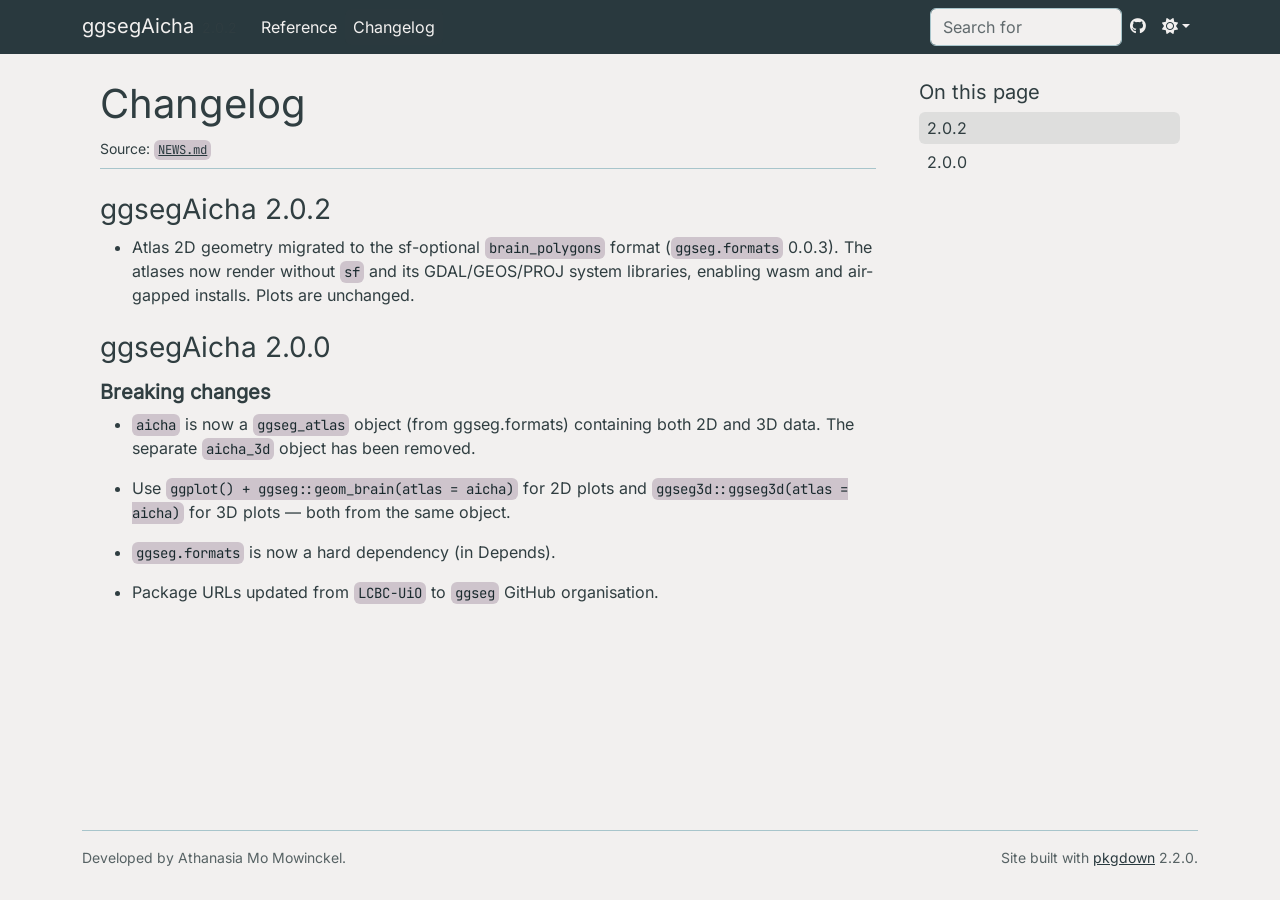
==== commit 0c7ca0db: "Deploying to gh-pages from @ ggsegverse/ggsegAicha@b9bb51624a54ab9e0d9ec9dffe9d60373fcf9b5d 🚀" ====
--- a/news/index.html
+++ b/news/index.html
@@ -1,5 +1,5 @@
 <!DOCTYPE html>
-<!-- Generated by pkgdown: do not edit by hand --><html lang="en"><head><meta http-equiv="Content-Type" content="text/html; charset=UTF-8"><meta charset="utf-8"><meta http-equiv="X-UA-Compatible" content="IE=edge"><meta name="viewport" content="width=device-width, initial-scale=1, shrink-to-fit=no"><title>Changelog • ggsegAicha</title><!-- favicons --><link rel="icon" type="image/png" sizes="96x96" href="../favicon-96x96.png"><link rel="icon" type="”image/svg+xml”" href="../favicon.svg"><link rel="apple-touch-icon" sizes="180x180" href="../apple-touch-icon.png"><link rel="icon" sizes="any" href="../favicon.ico"><link rel="manifest" href="../site.webmanifest"><script src="../lightswitch.js"></script><script src="../deps/jquery-3.6.0/jquery-3.6.0.min.js"></script><meta name="viewport" content="width=device-width, initial-scale=1, shrink-to-fit=no"><link href="../deps/bootstrap-5.3.1/bootstrap.min.css" rel="stylesheet"><script src="../deps/bootstrap-5.3.1/bootstrap.bundle.min.js"></script><link href="../deps/Inter-0.4.10/font.css" rel="stylesheet"><link href="../deps/JetBrains_Mono-0.4.10/font.css" rel="stylesheet"><link href="../deps/font-awesome-6.5.2/css/all.min.css" rel="stylesheet"><link href="../deps/font-awesome-6.5.2/css/v4-shims.min.css" rel="stylesheet"><script src="../deps/headroom-0.11.0/headroom.min.js"></script><script src="../deps/headroom-0.11.0/jQuery.headroom.min.js"></script><script src="../deps/bootstrap-toc-1.0.1/bootstrap-toc.min.js"></script><script src="../deps/clipboard.js-2.0.11/clipboard.min.js"></script><script src="../deps/search-1.0.0/autocomplete.jquery.min.js"></script><script src="../deps/search-1.0.0/fuse.min.js"></script><script src="../deps/search-1.0.0/mark.min.js"></script><!-- pkgdown --><script src="../pkgdown.js"></script><meta property="og:title" content="Changelog"><meta property="og:image" content="https://ggseg.github.io/ggsegAicha/logo.svg"></head><body>
+<!-- Generated by pkgdown: do not edit by hand --><html lang="en"><head><meta http-equiv="Content-Type" content="text/html; charset=UTF-8"><meta charset="utf-8"><meta http-equiv="X-UA-Compatible" content="IE=edge"><meta name="viewport" content="width=device-width, initial-scale=1, shrink-to-fit=no"><title>Changelog • ggsegAicha</title><!-- favicons --><link rel="icon" type="image/png" sizes="96x96" href="../favicon-96x96.png"><link rel="icon" type="”image/svg+xml”" href="../favicon.svg"><link rel="apple-touch-icon" sizes="180x180" href="../apple-touch-icon.png"><link rel="icon" sizes="any" href="../favicon.ico"><link rel="manifest" href="../site.webmanifest"><script src="../lightswitch.js"></script><script src="../deps/jquery-3.6.0/jquery-3.6.0.min.js"></script><meta name="viewport" content="width=device-width, initial-scale=1, shrink-to-fit=no"><link href="../deps/bootstrap-5.3.8/bootstrap.min.css" rel="stylesheet"><script src="../deps/bootstrap-5.3.8/bootstrap.bundle.min.js"></script><link href="../deps/Inter-0.4.10/font.css" rel="stylesheet"><link href="../deps/JetBrains_Mono-0.4.10/font.css" rel="stylesheet"><link href="../deps/font-awesome-6.5.2/css/all.min.css" rel="stylesheet"><link href="../deps/font-awesome-6.5.2/css/v4-shims.min.css" rel="stylesheet"><script src="../deps/headroom-0.11.0/headroom.min.js"></script><script src="../deps/headroom-0.11.0/jQuery.headroom.min.js"></script><script src="../deps/bootstrap-toc-1.0.1/bootstrap-toc.min.js"></script><script src="../deps/clipboard.js-2.0.11/clipboard.min.js"></script><script src="../deps/search-1.0.0/autocomplete.jquery.min.js"></script><script src="../deps/search-1.0.0/fuse.min.js"></script><script src="../deps/search-1.0.0/mark.min.js"></script><!-- pkgdown --><script src="../pkgdown.js"></script><meta property="og:title" content="Changelog"><meta property="og:image" content="https://ggseg.github.io/ggsegAicha/logo.svg"></head><body>
     <a href="#main" class="visually-hidden-focusable">Skip to contents</a>
 
 
@@ -7,7 +7,7 @@
 
     <a class="navbar-brand me-2" href="../index.html">ggsegAicha</a>
 
-    <small class="nav-text text-muted me-auto" data-bs-toggle="tooltip" data-bs-placement="bottom" title="">2.0.1</small>
+    <small class="nav-text text-muted me-auto" data-bs-toggle="tooltip" data-bs-placement="bottom" title="">2.0.2</small>
 
 
     <button class="navbar-toggler" type="button" data-bs-toggle="collapse" data-bs-target="#navbar" aria-controls="navbar" aria-expanded="false" aria-label="Toggle navigation">
@@ -38,6 +38,10 @@
     </div>
 
     <div class="section level2">
+<h2 class="pkg-version" data-toc-text="2.0.2" id="ggsegaicha-202">ggsegAicha 2.0.2<a class="anchor" aria-label="anchor" href="#ggsegaicha-202"></a></h2>
+<ul><li>Atlas 2D geometry migrated to the sf-optional <code>brain_polygons</code> format (<code>ggseg.formats</code> 0.0.3). The atlases now render without <code>sf</code> and its GDAL/GEOS/PROJ system libraries, enabling wasm and air-gapped installs. Plots are unchanged.</li>
+</ul></div>
+    <div class="section level2">
 <h2 class="pkg-version" data-toc-text="2.0.0" id="ggsegaicha-200">ggsegAicha 2.0.0<a class="anchor" aria-label="anchor" href="#ggsegaicha-200"></a></h2>
 <div class="section level3">
 <h3 id="breaking-changes-2-0-0">Breaking changes<a class="anchor" aria-label="anchor" href="#breaking-changes-2-0-0"></a></h3>
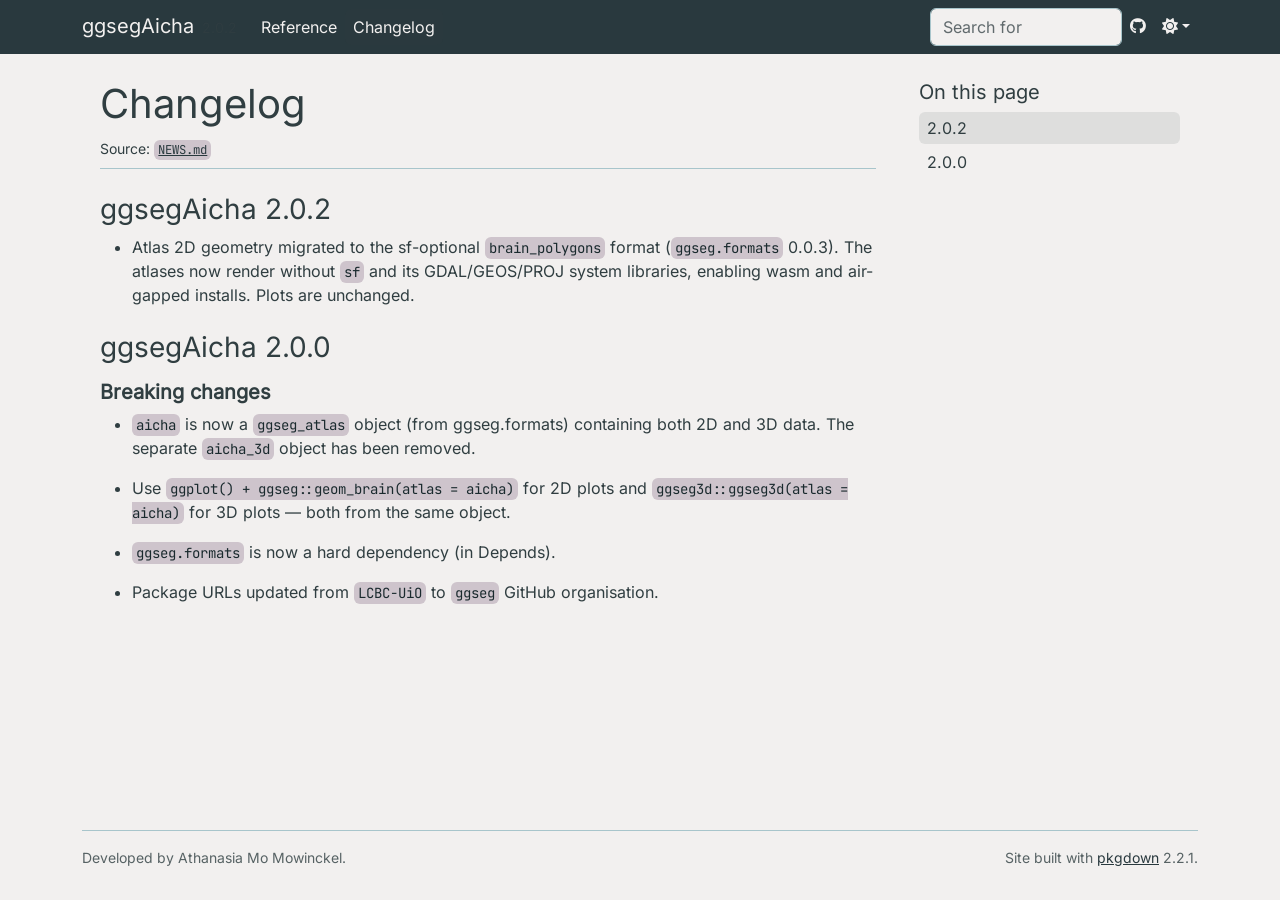
==== commit 080ff5dc: "Deploying to gh-pages from @ ggsegverse/ggsegAicha@b81cdefeda25da88da8ff0430f54d9812054aef3 🚀" ====
--- a/news/index.html
+++ b/news/index.html
@@ -60,7 +60,7 @@
 </div>
 
 <div class="pkgdown-footer-right">
-  <p>Site built with <a href="https://pkgdown.r-lib.org/" class="external-link">pkgdown</a> 2.2.0.</p>
+  <p>Site built with <a href="https://pkgdown.r-lib.org/" class="external-link">pkgdown</a> 2.2.1.</p>
 </div>
 
     </footer></div>
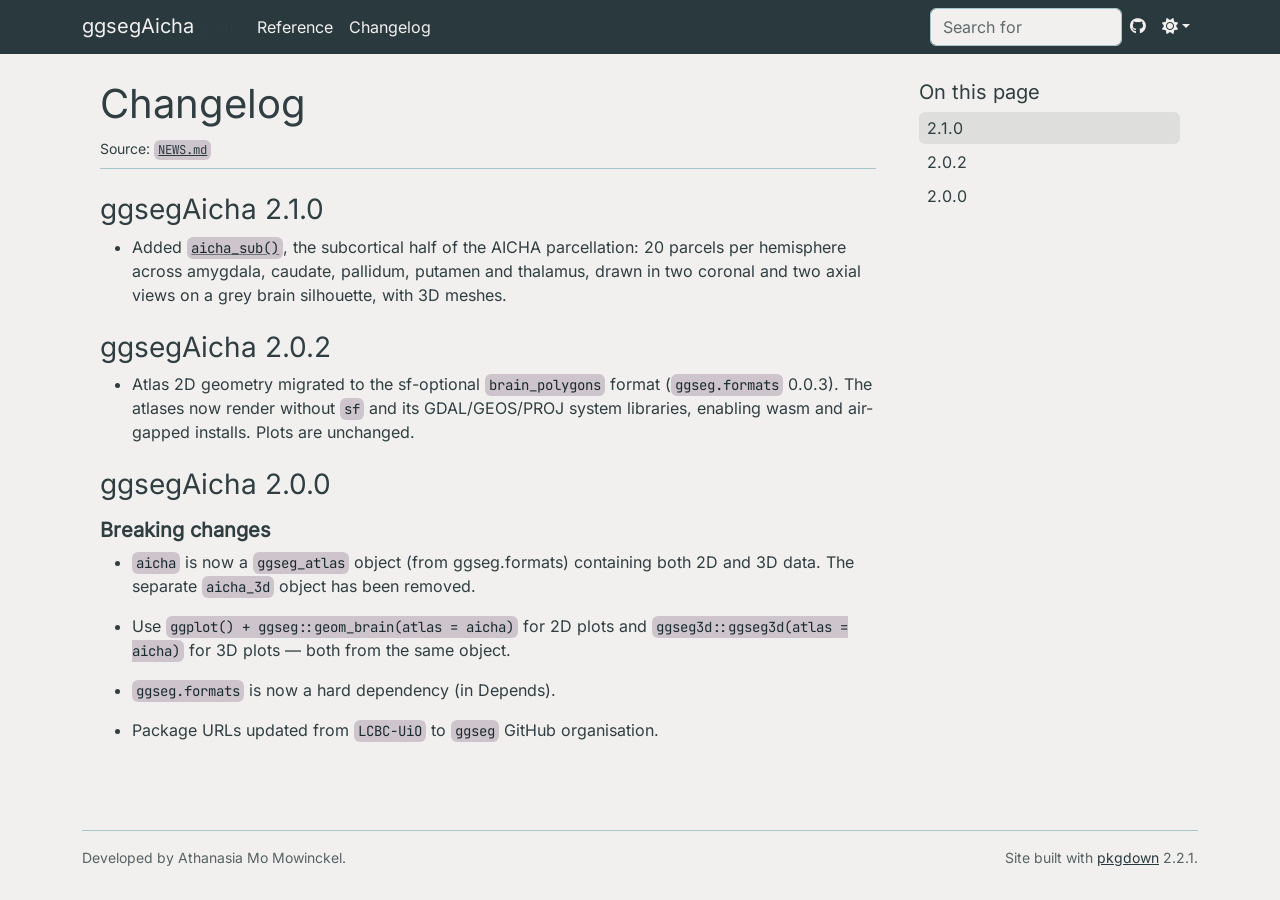
==== commit 8d1a6eb1: "Deploying to gh-pages from @ ggsegverse/ggsegAicha@e81d5d8a73a160e4471f047fde55e6a67f652ee8 🚀" ====
--- a/news/index.html
+++ b/news/index.html
@@ -7,7 +7,7 @@
 
     <a class="navbar-brand me-2" href="../index.html">ggsegAicha</a>
 
-    <small class="nav-text text-muted me-auto" data-bs-toggle="tooltip" data-bs-placement="bottom" title="">2.0.2</small>
+    <small class="nav-text text-muted me-auto" data-bs-toggle="tooltip" data-bs-placement="bottom" title="">2.1.0</small>
 
 
     <button class="navbar-toggler" type="button" data-bs-toggle="collapse" data-bs-target="#navbar" aria-controls="navbar" aria-expanded="false" aria-label="Toggle navigation">
@@ -37,6 +37,10 @@
       <small>Source: <a href="https://github.com/ggsegverse/ggsegAicha/blob/main/NEWS.md" class="external-link"><code>NEWS.md</code></a></small>
     </div>
 
+    <div class="section level2">
+<h2 class="pkg-version" data-toc-text="2.1.0" id="ggsegaicha-210">ggsegAicha 2.1.0<a class="anchor" aria-label="anchor" href="#ggsegaicha-210"></a></h2>
+<ul><li>Added <code><a href="../reference/aicha_sub.html">aicha_sub()</a></code>, the subcortical half of the AICHA parcellation: 20 parcels per hemisphere across amygdala, caudate, pallidum, putamen and thalamus, drawn in two coronal and two axial views on a grey brain silhouette, with 3D meshes.</li>
+</ul></div>
     <div class="section level2">
 <h2 class="pkg-version" data-toc-text="2.0.2" id="ggsegaicha-202">ggsegAicha 2.0.2<a class="anchor" aria-label="anchor" href="#ggsegaicha-202"></a></h2>
 <ul><li>Atlas 2D geometry migrated to the sf-optional <code>brain_polygons</code> format (<code>ggseg.formats</code> 0.0.3). The atlases now render without <code>sf</code> and its GDAL/GEOS/PROJ system libraries, enabling wasm and air-gapped installs. Plots are unchanged.</li>
